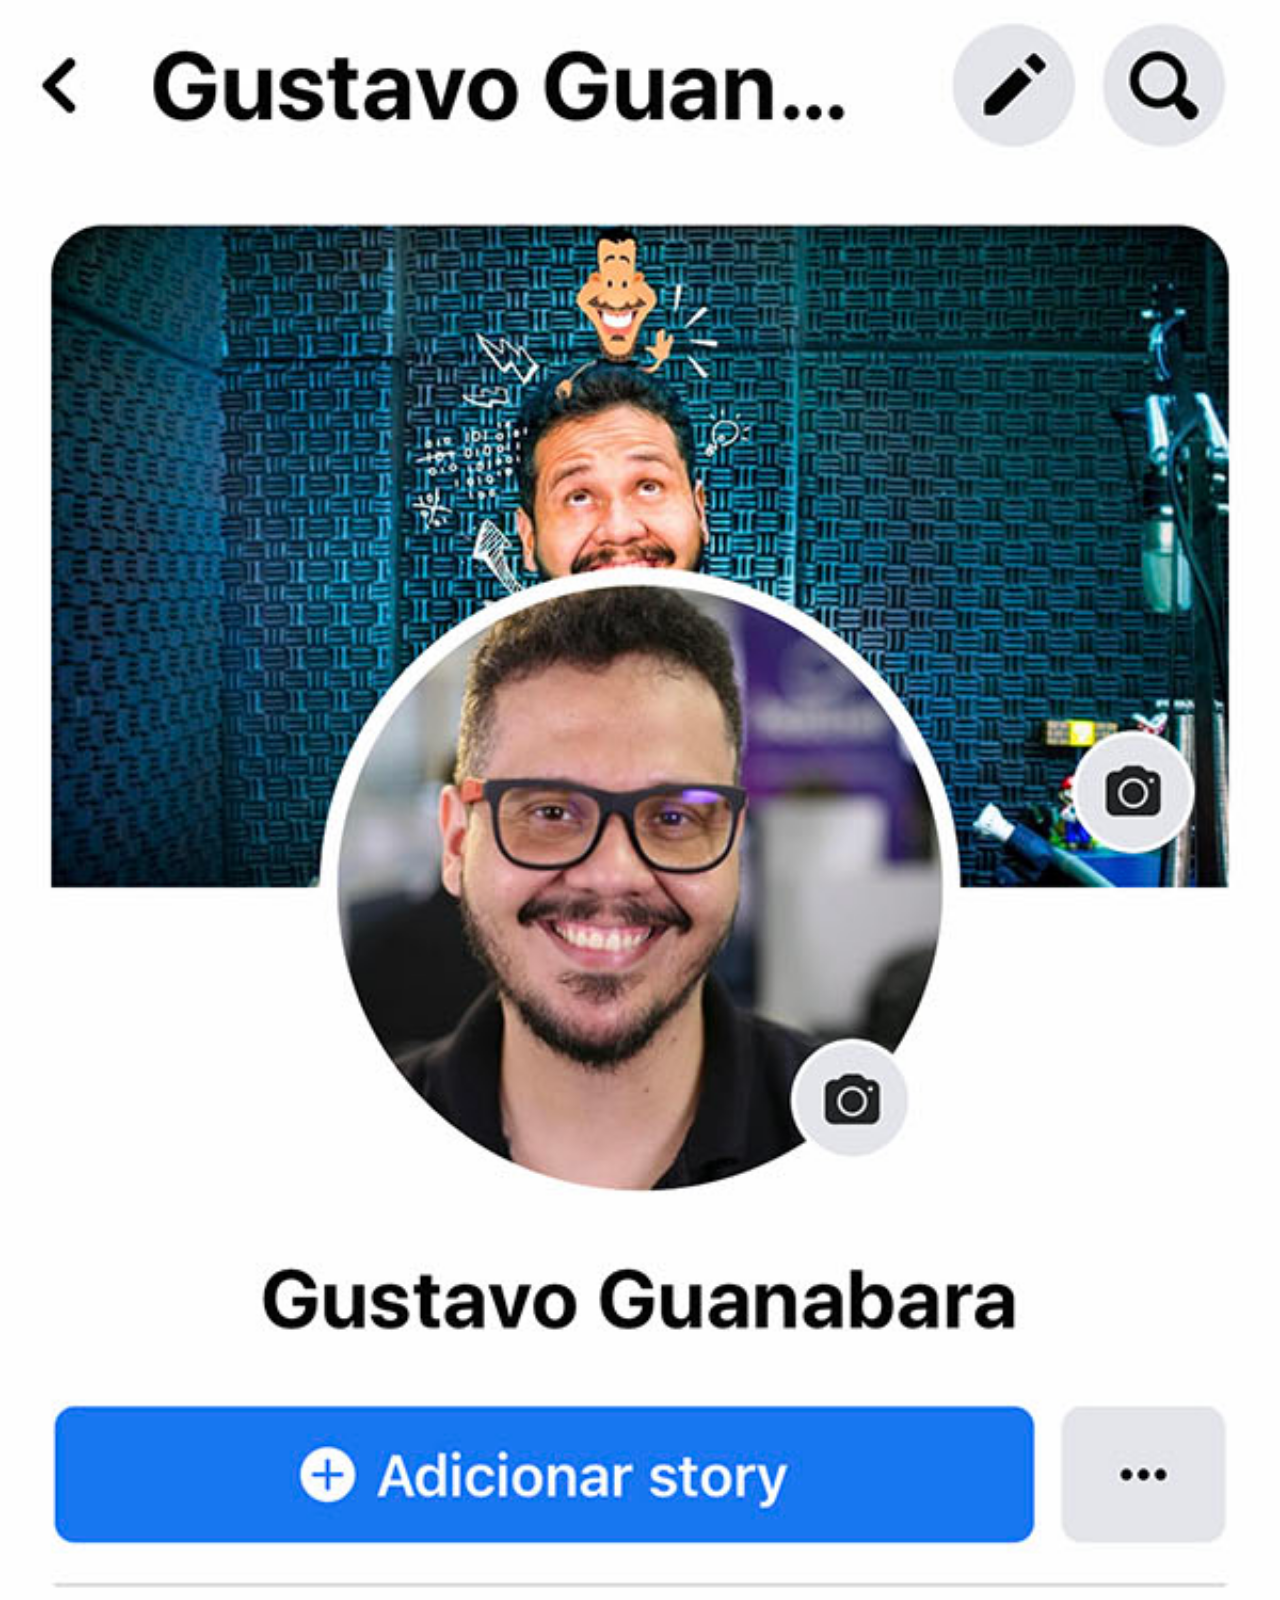
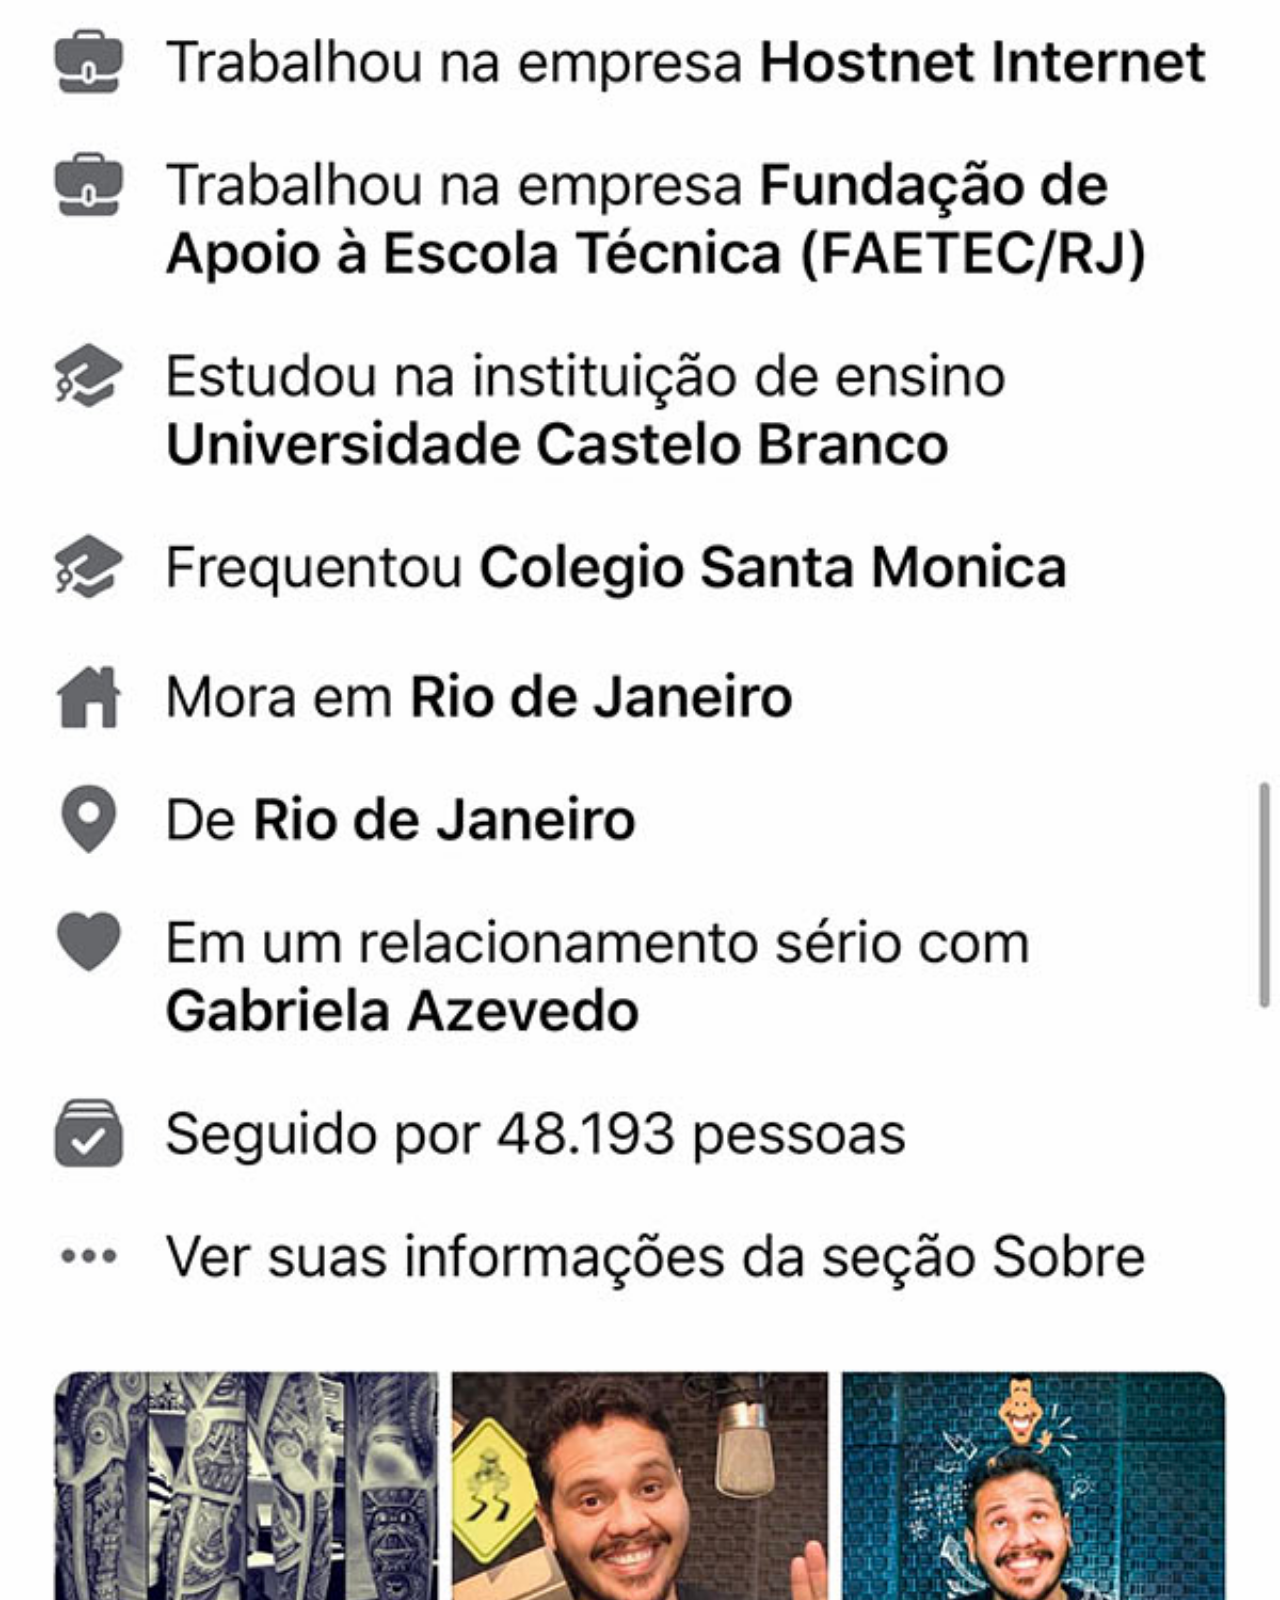
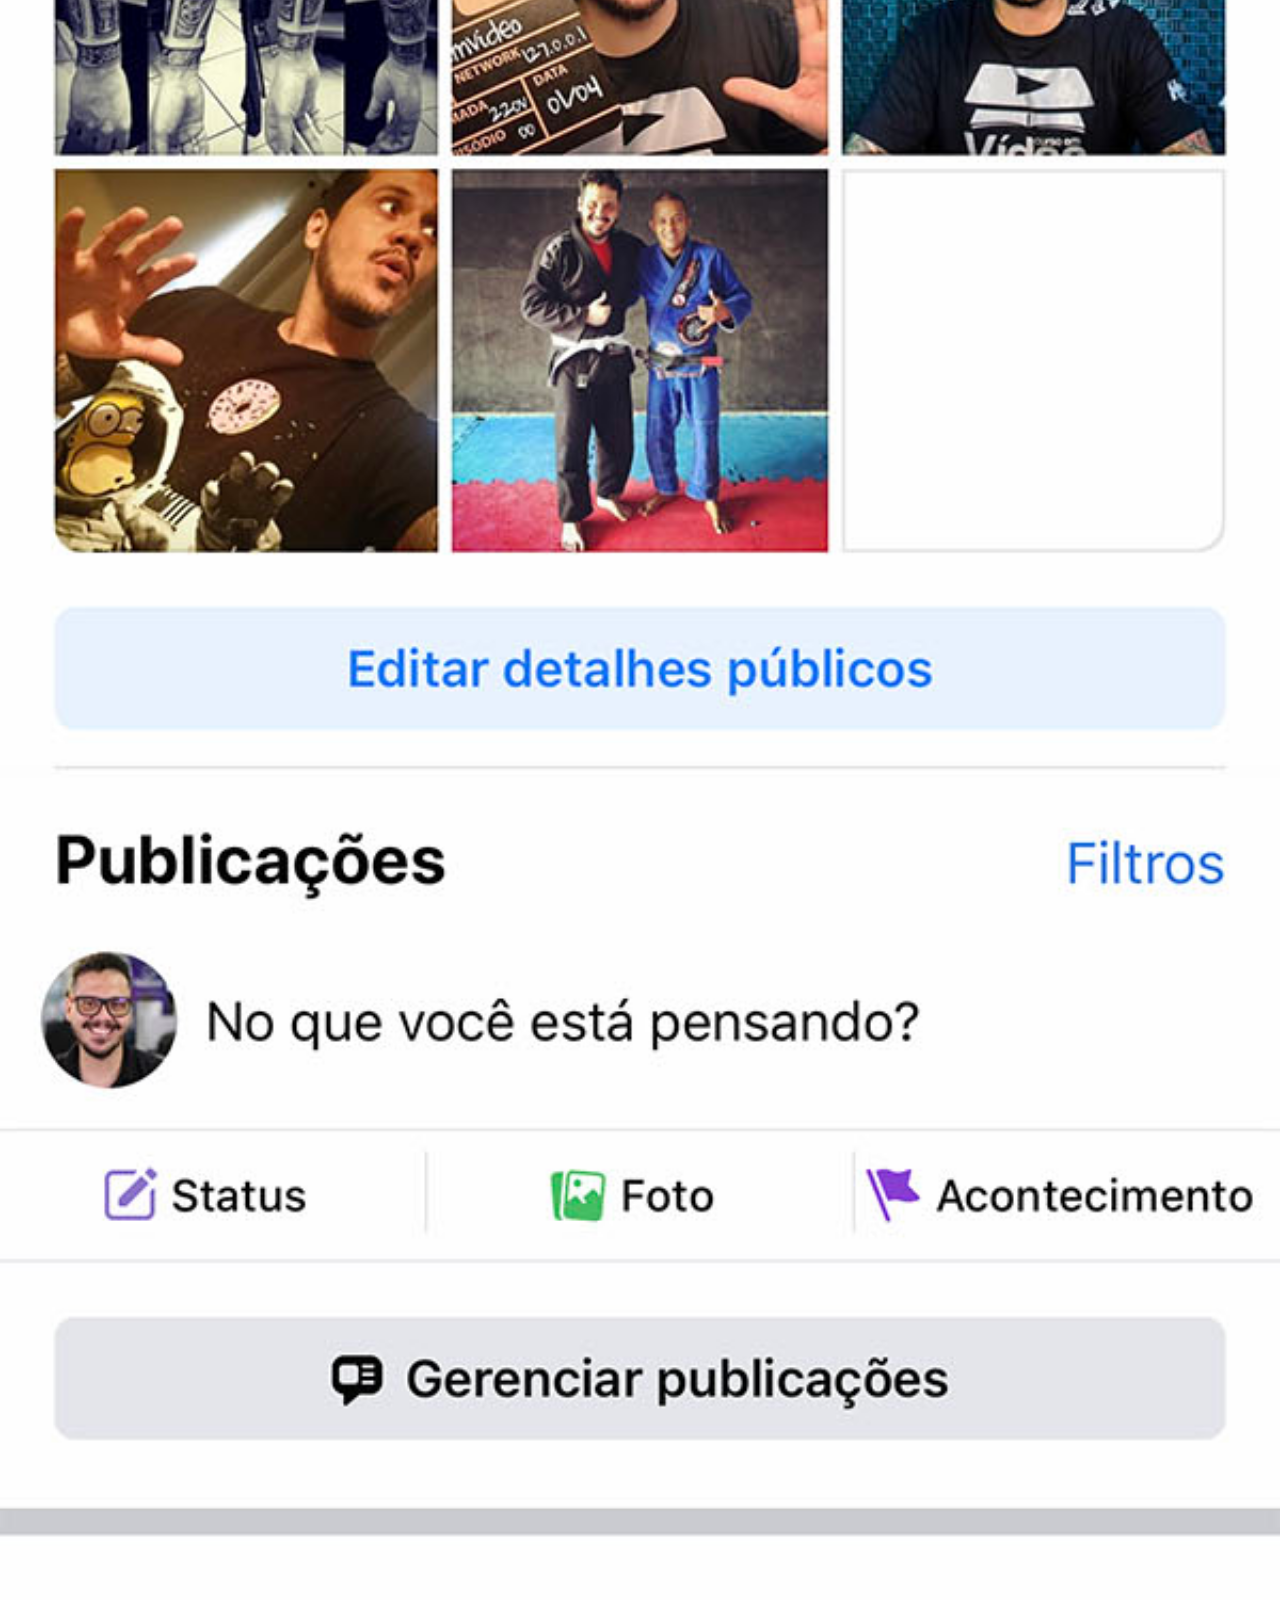
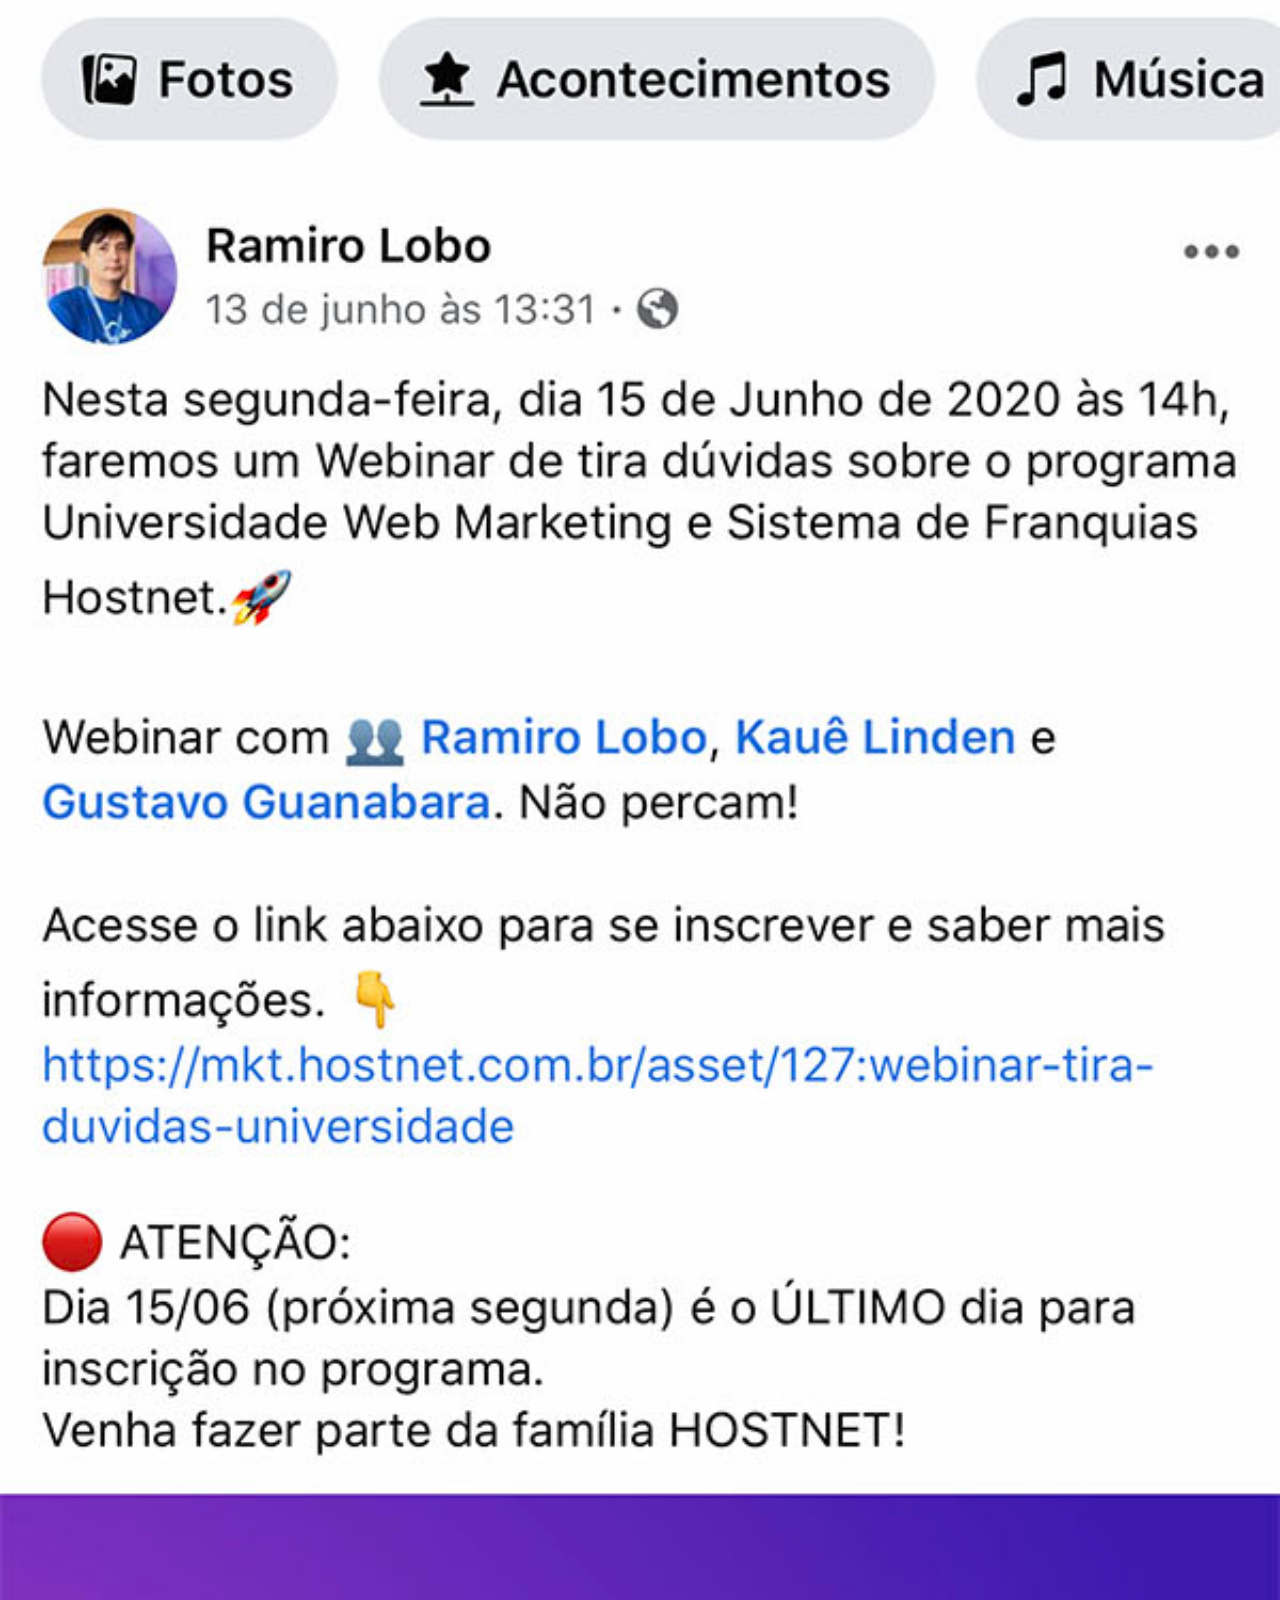
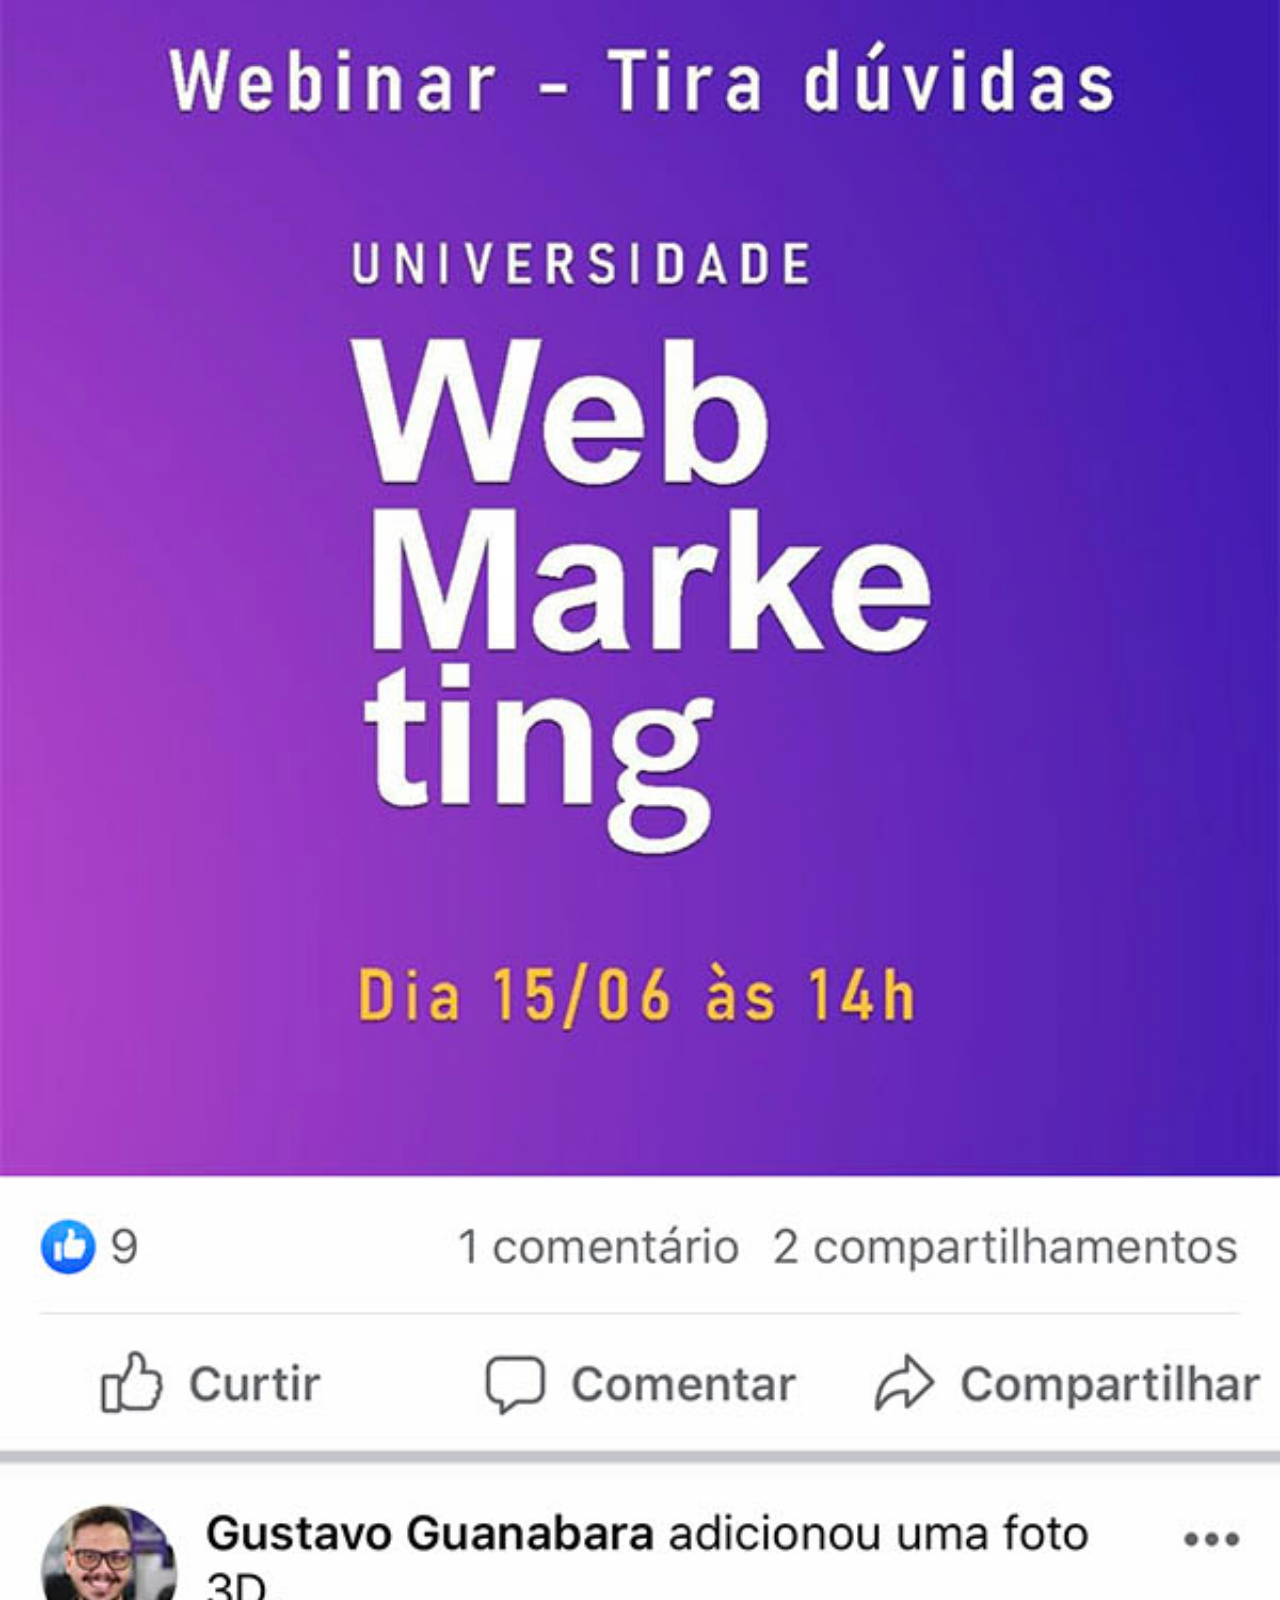
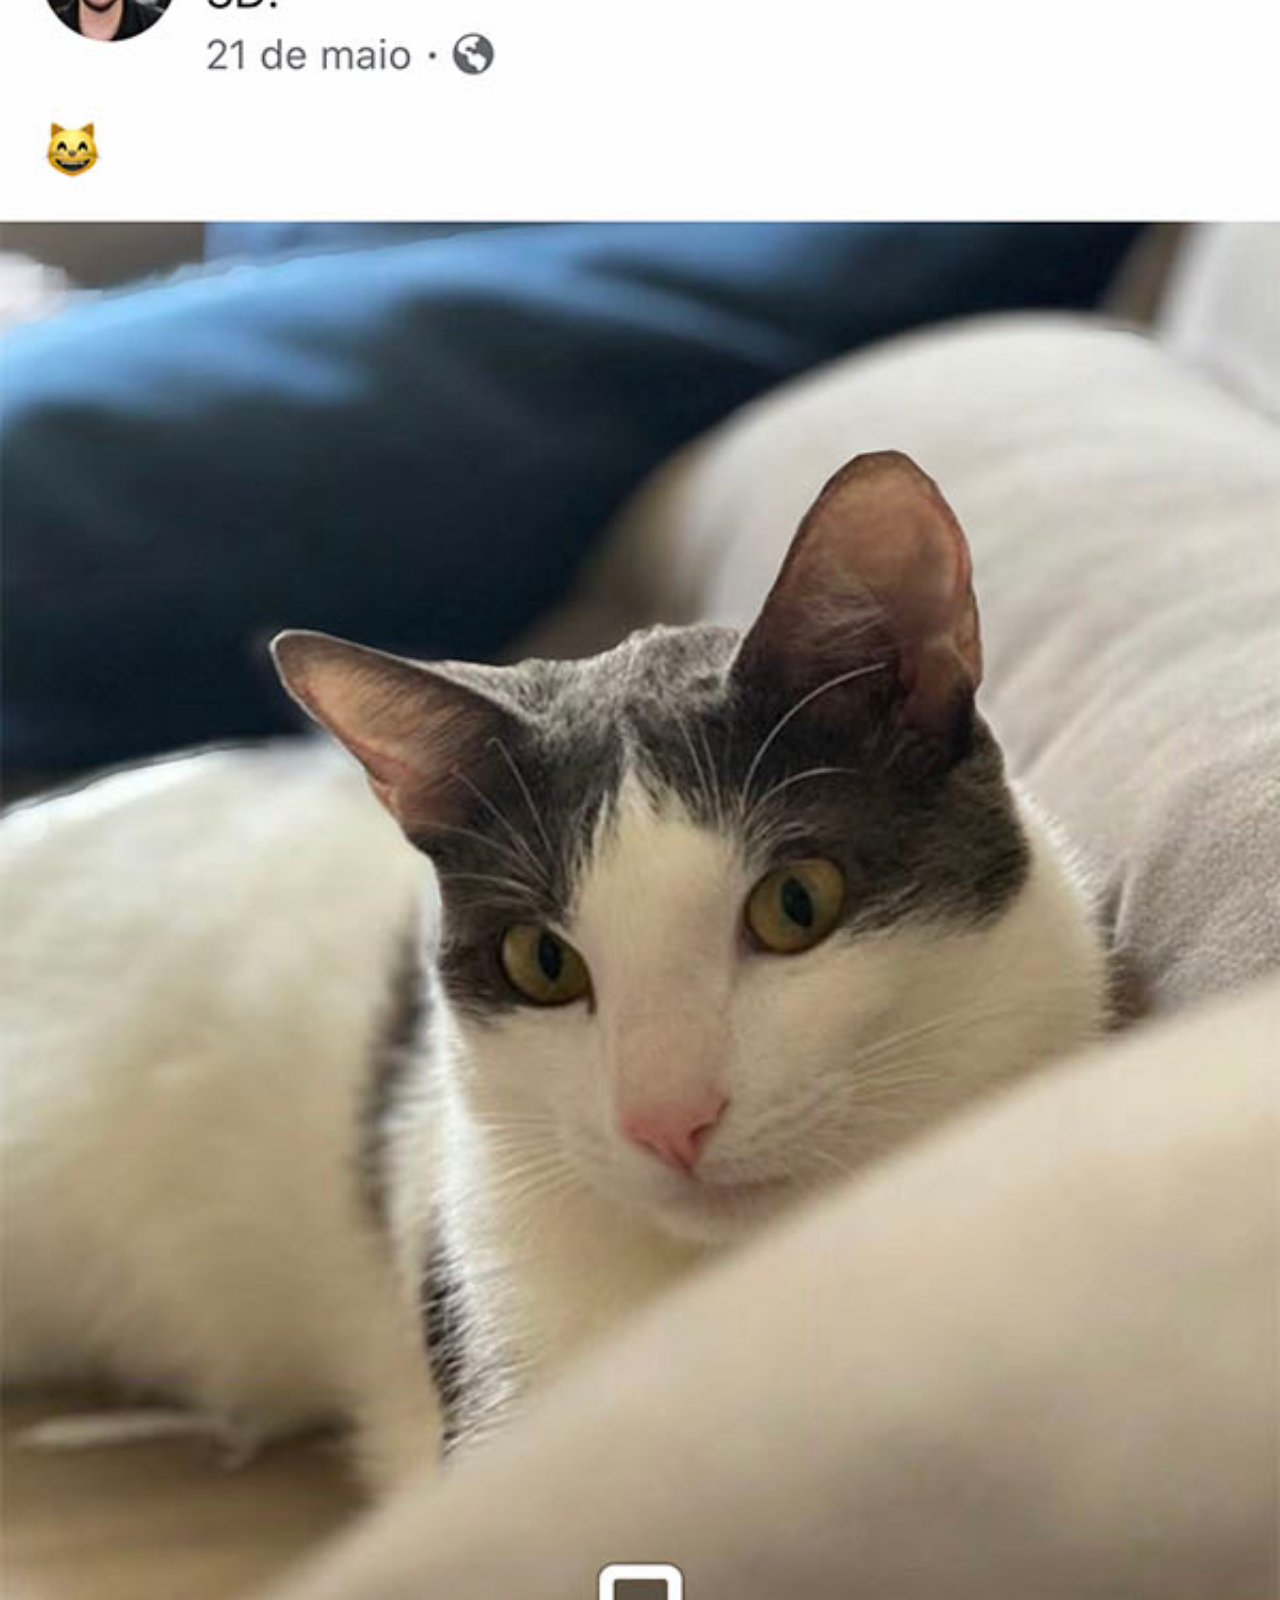
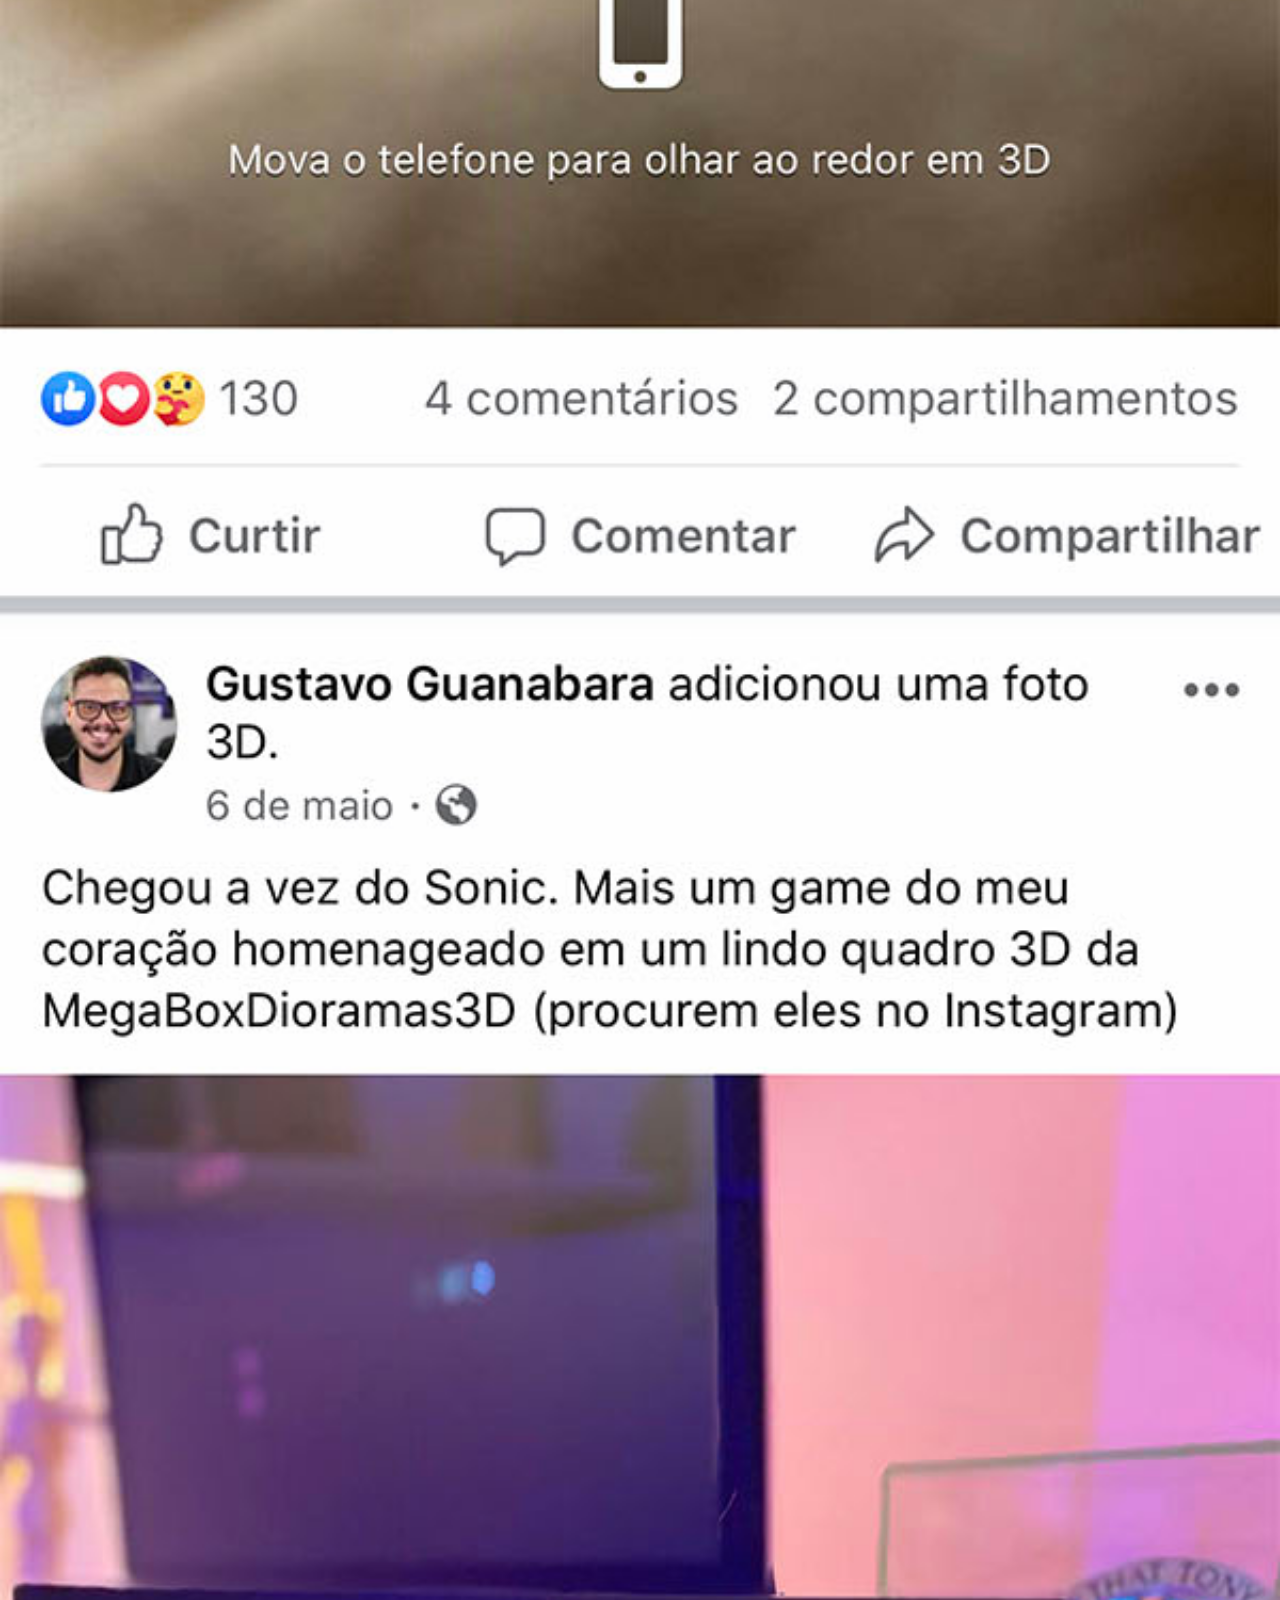
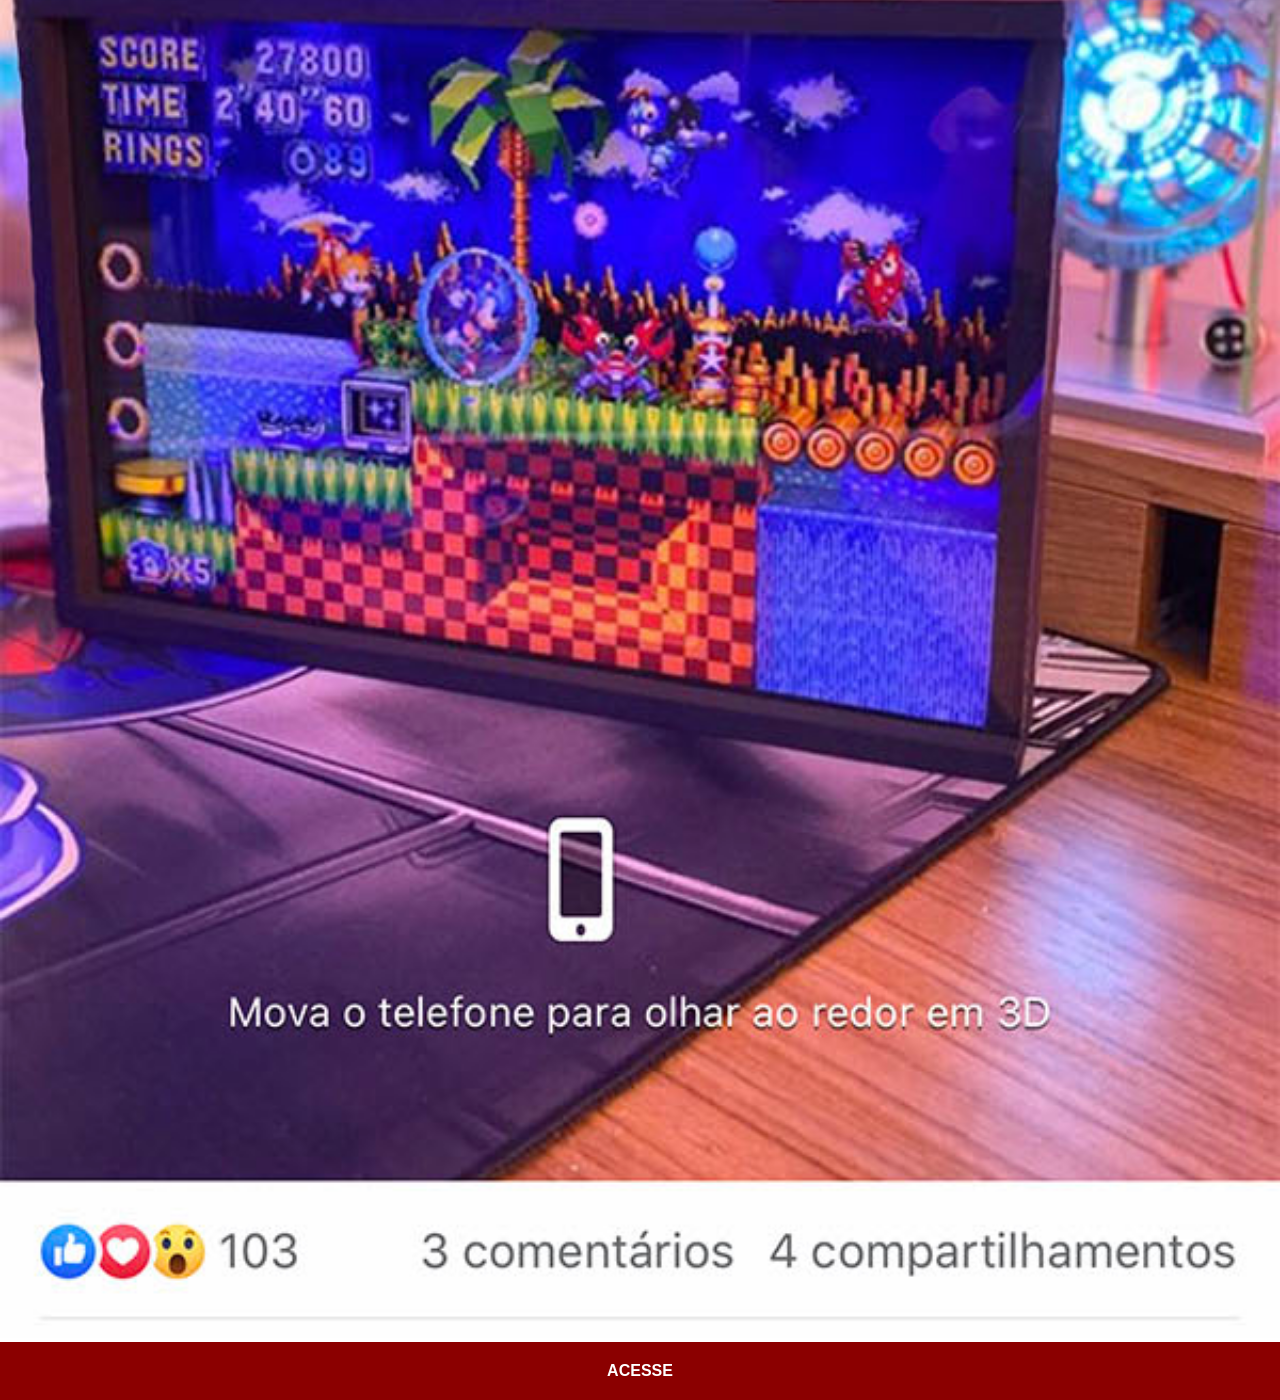
==== facebook.html @ 4a759d99 "projeto projeto quase finalizado alguns ajustes de imagens, aprendendo o uso do iframe" ====
<!doctype html>
<html lang="pt-br">
  <head>
    <meta charset="UTF-8" />
    <meta name="viewport" content="width=device-width, initial-scale=1.0" />
    <title>Página Github</title>
    <link rel="stylesheet" href="estilos/social.css" />
  </head>
  <body>
    <img src="imagens/tela-facebook.jpg" alt="Facebook" />
    <a href="https://www.facebook.com/?locale=pt_BR" target="_blank">ACESSE</a>
  </body>
</html>
---- estilos/social.css ----
@charset "UTF-8";

* {
  margin: 0px;
  padding: 0px;
  font-family: Arial, Helvetica, sans-serif;
}

::-webkit-scrollbar {
  width: 0px;
  height: 0px;
}
img {
  width: 100vw;
}

a {
  display: block;
  background-color: darkred;
  color: white;
  padding: 20px;
  text-align: center;
  font-weight: bolder;
  text-decoration: none;
}

a:hover {
  background-color: red;
}
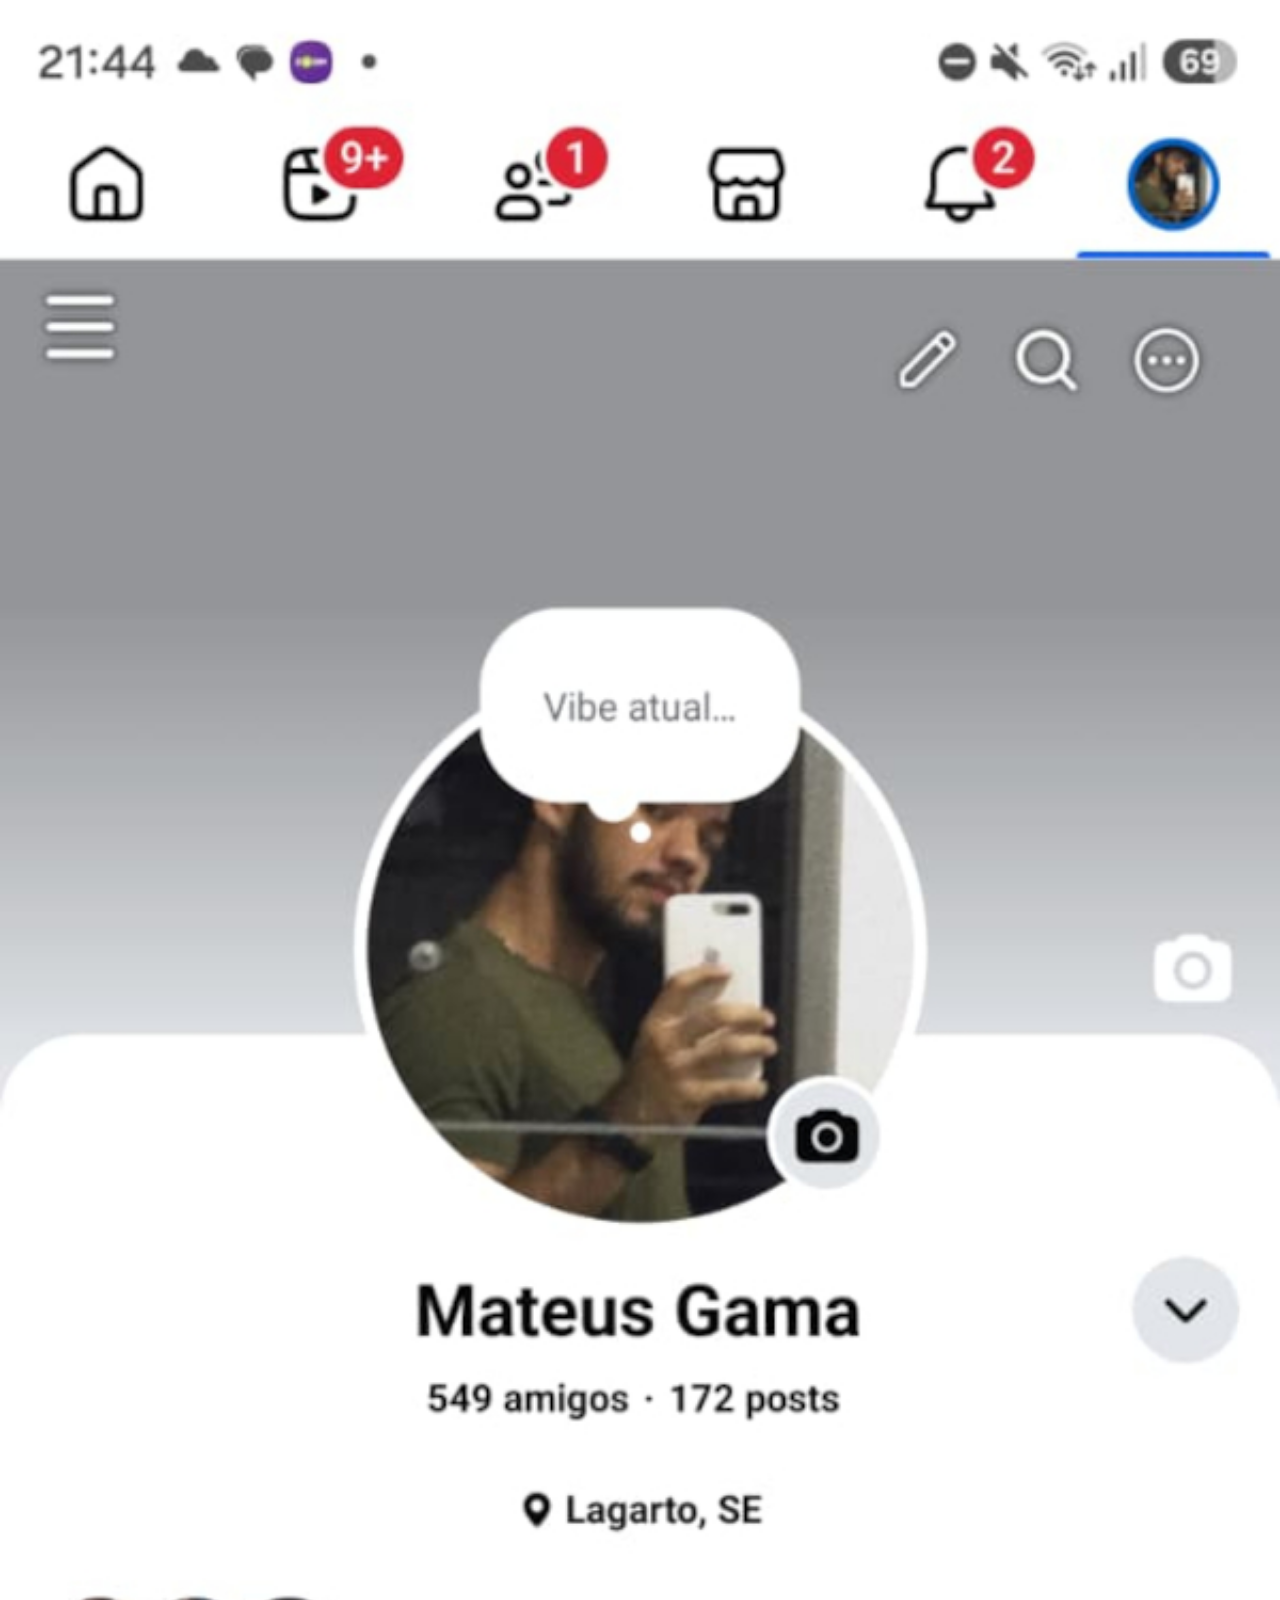
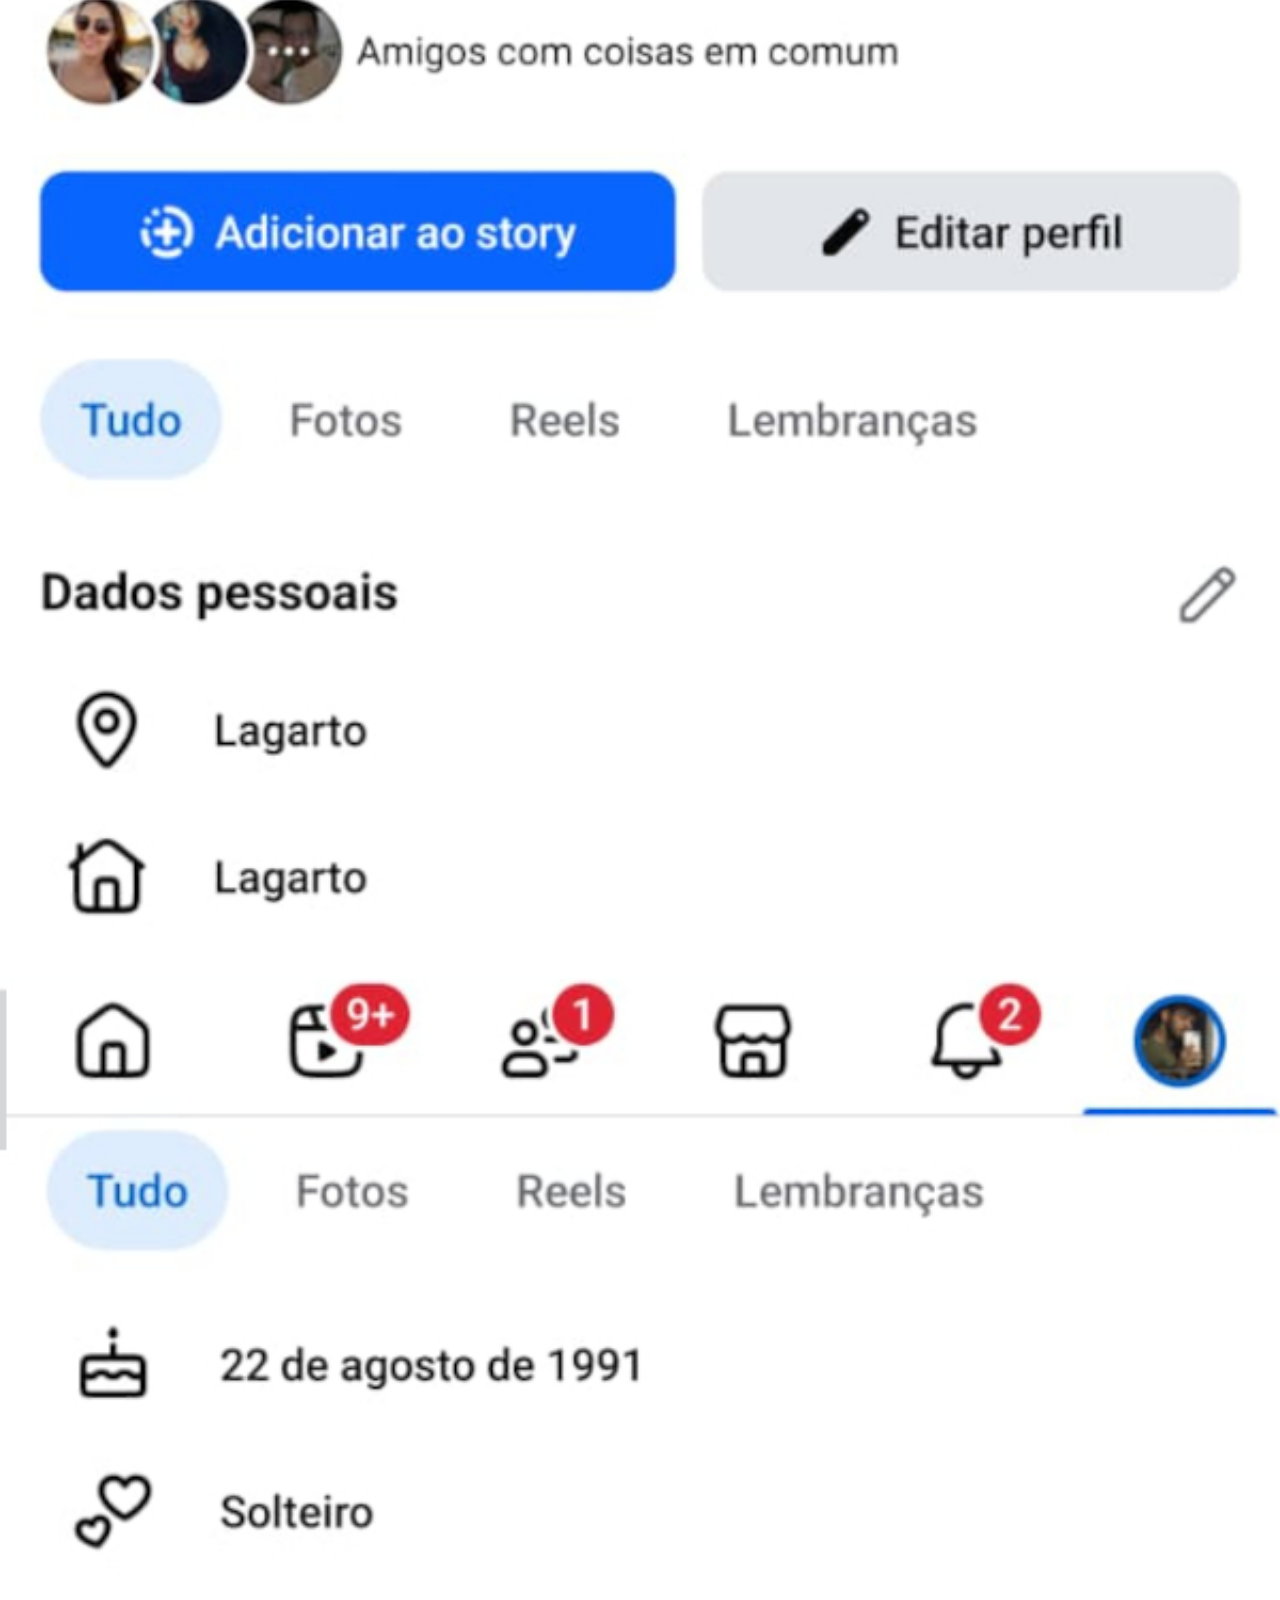
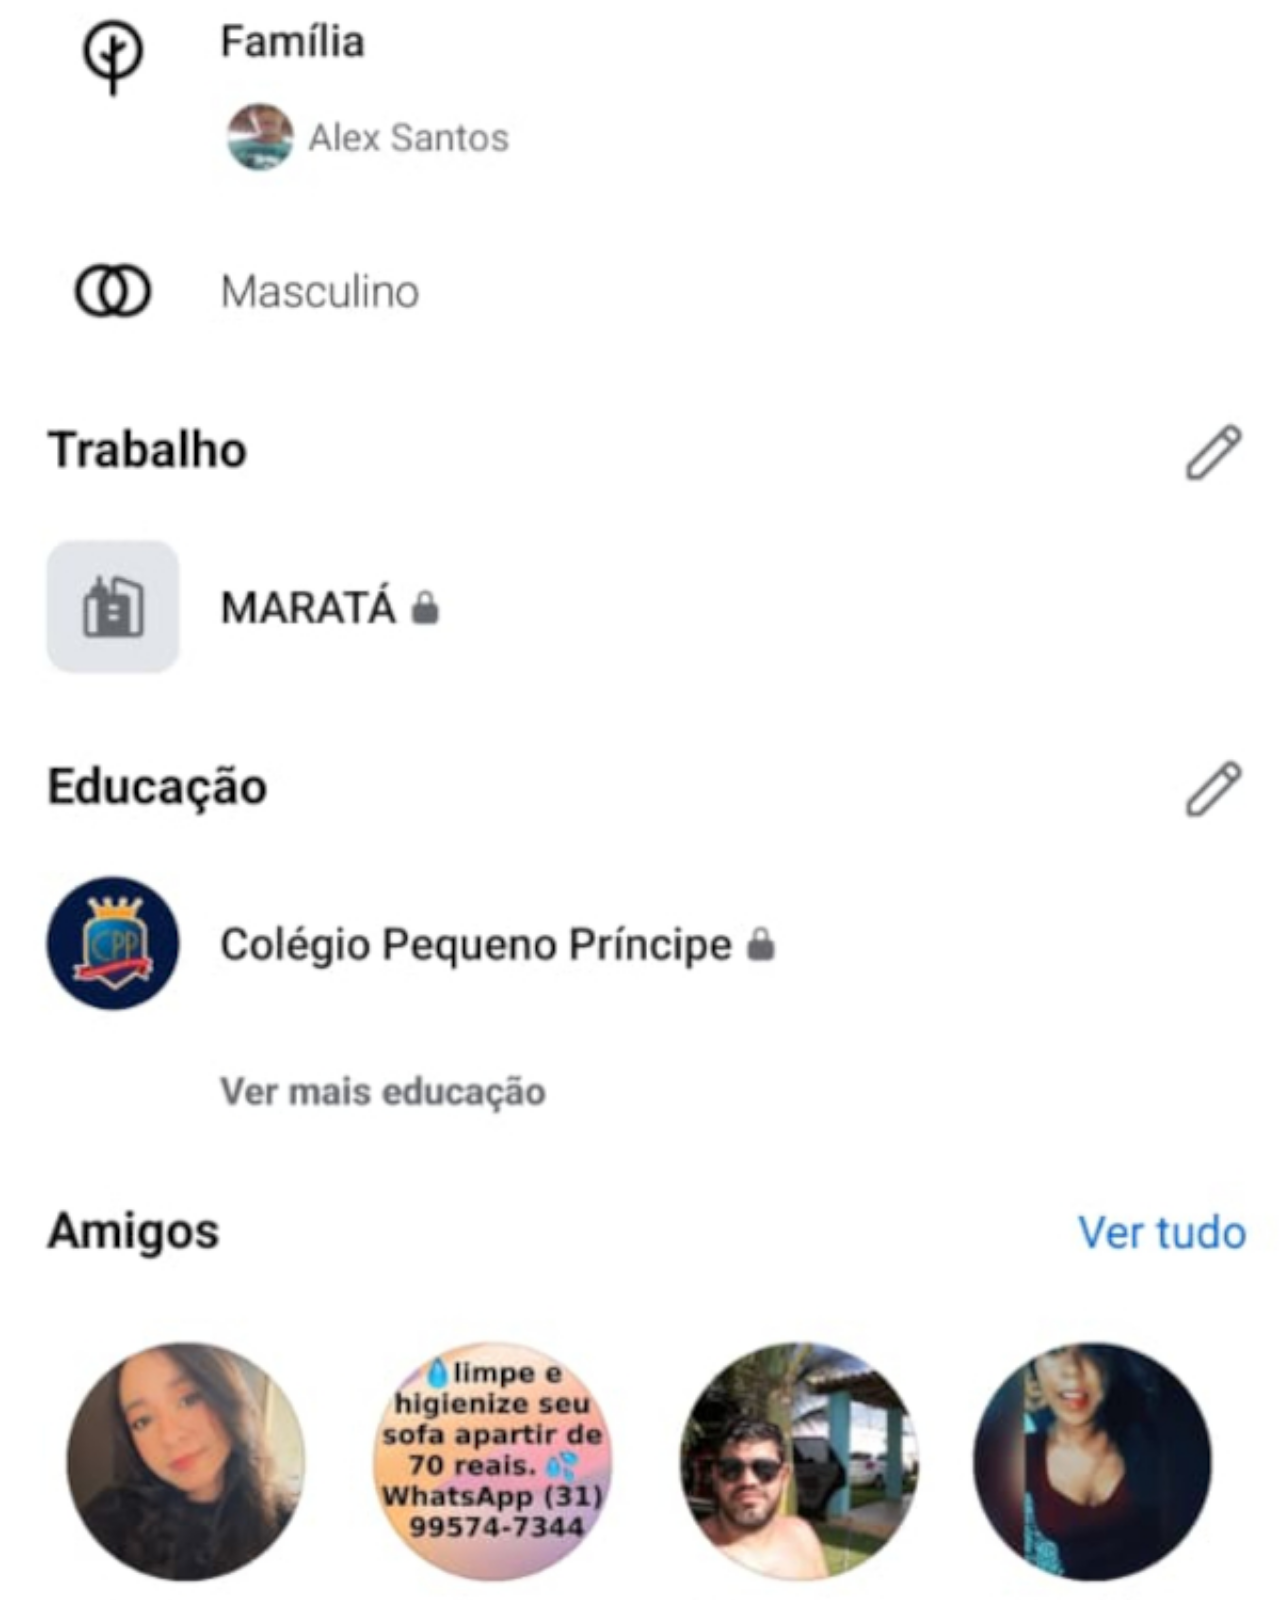
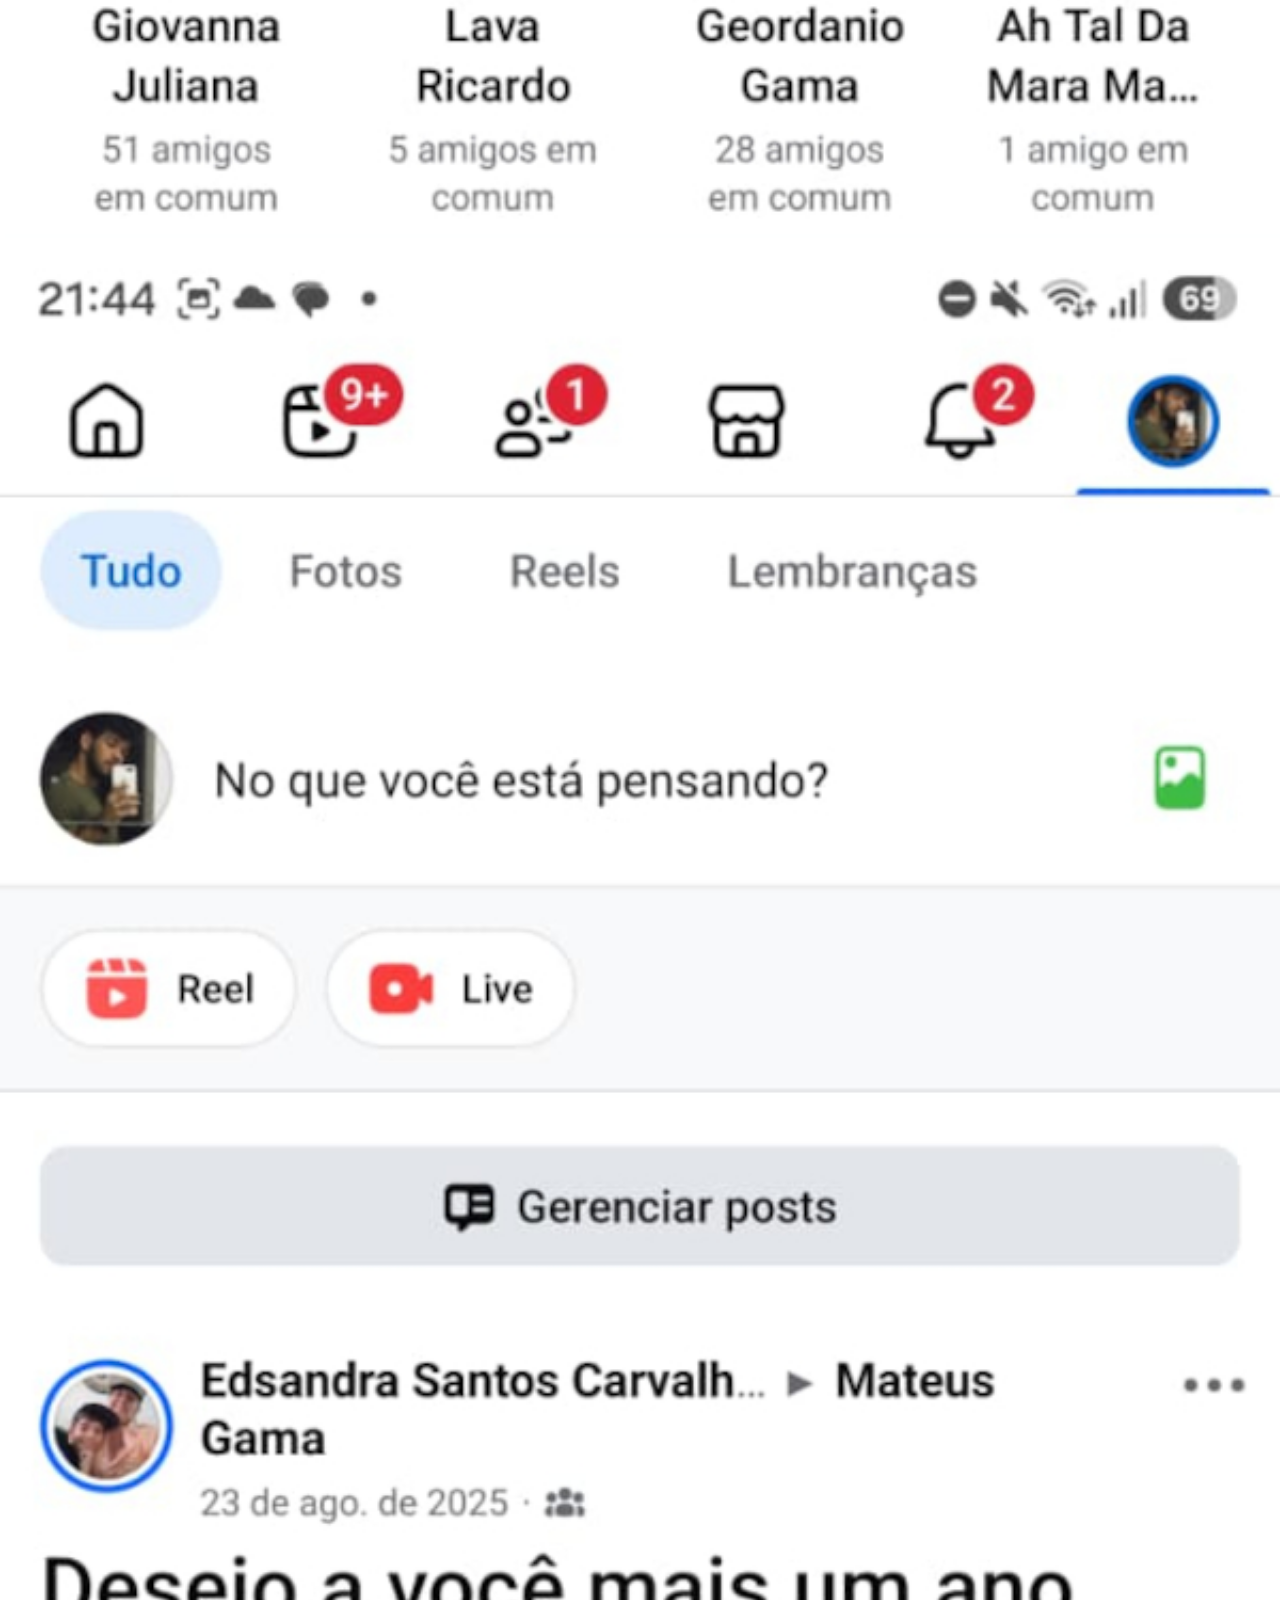
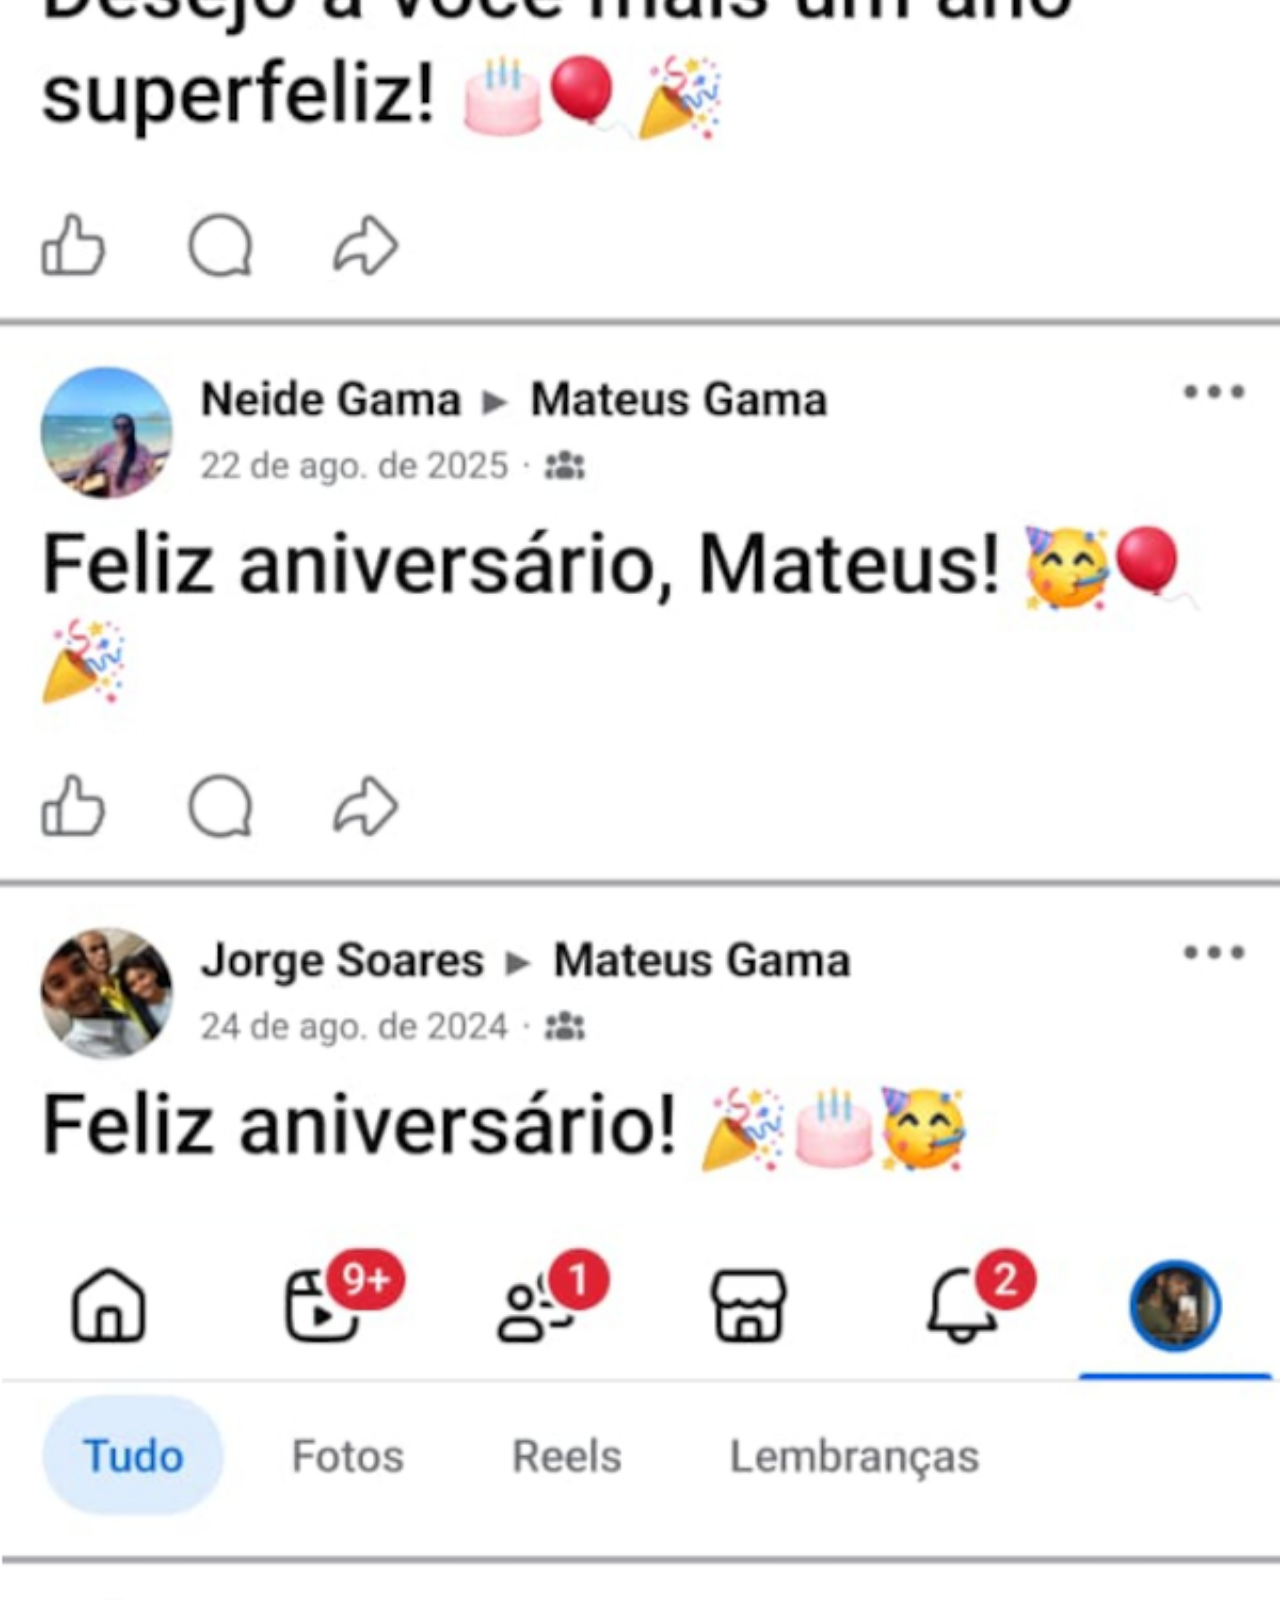
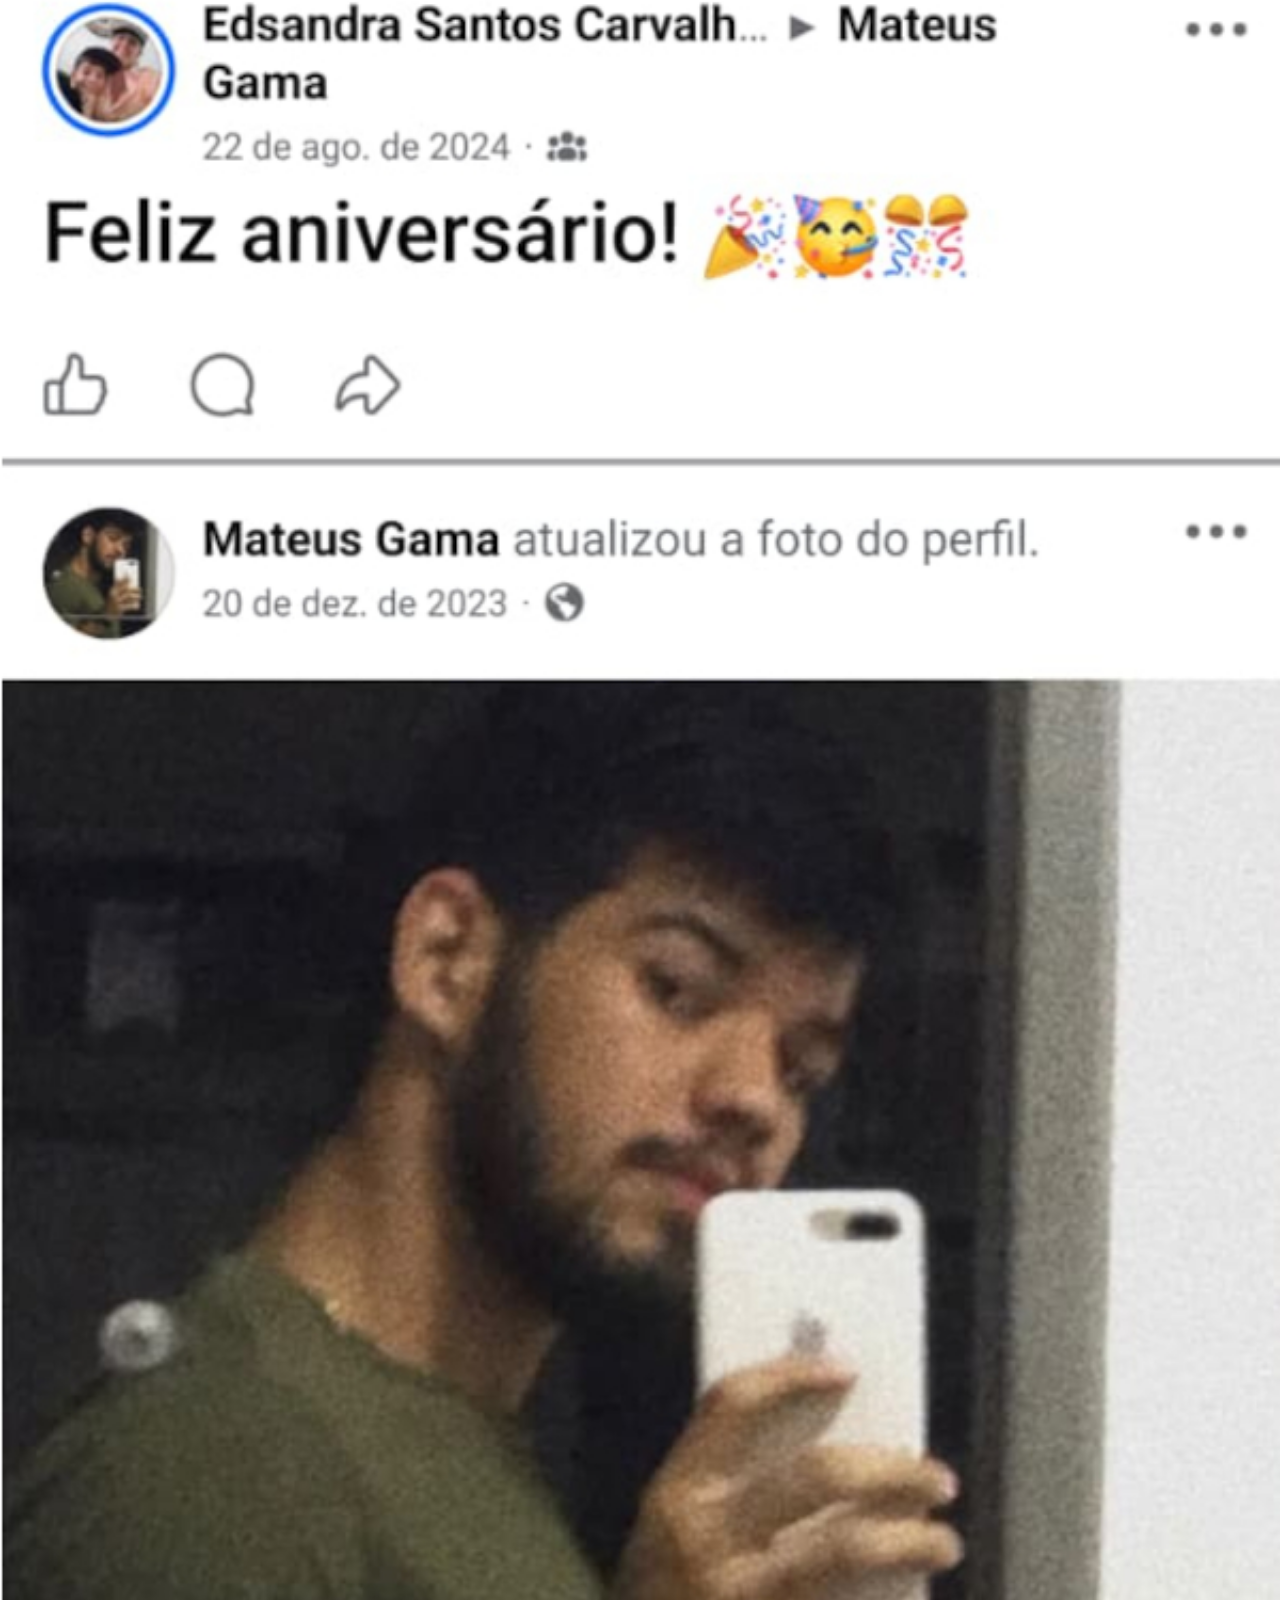
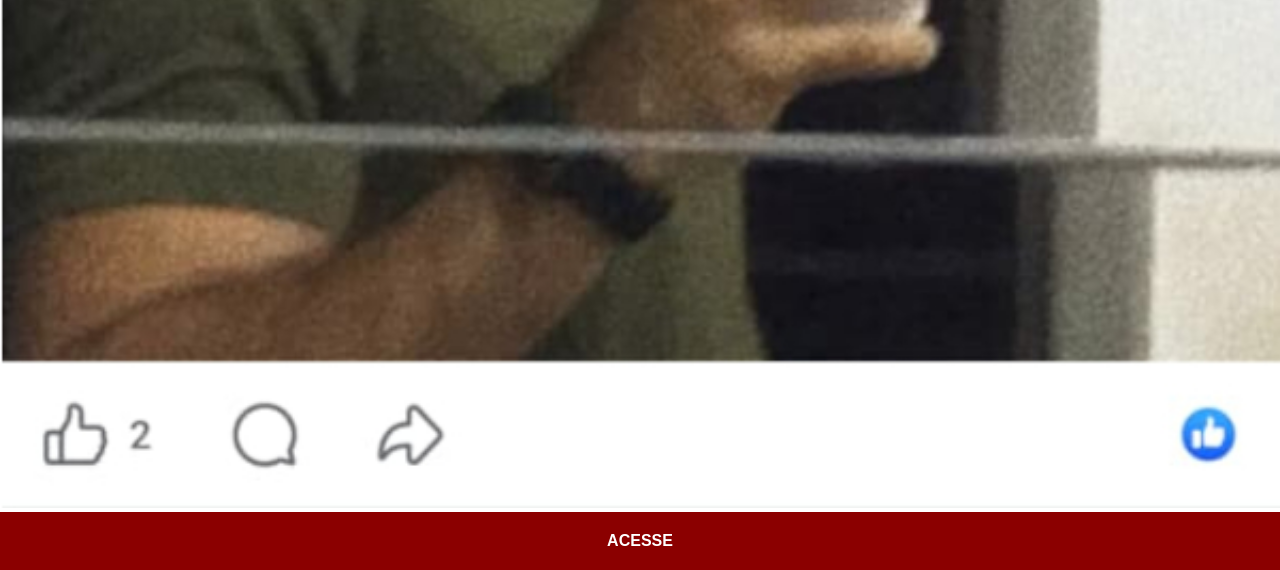
==== commit 2ca603fb: "projeto-finalizado projeto-finalizado com telas iniciais das minhas redes para consultar." ====
--- a/facebook.html
+++ b/facebook.html
@@ -7,7 +7,9 @@
     <link rel="stylesheet" href="estilos/social.css" />
   </head>
   <body>
-    <img src="imagens/tela-facebook.jpg" alt="Facebook" />
-    <a href="https://www.facebook.com/?locale=pt_BR" target="_blank">ACESSE</a>
+    <img src="imagens/tela-facebbok.jpeg" alt="Facebook" />
+    <a href="https://www.facebook.com/share/18T3NMu9Tp/" target="_blank"
+      >ACESSE</a
+    >
   </body>
 </html>
